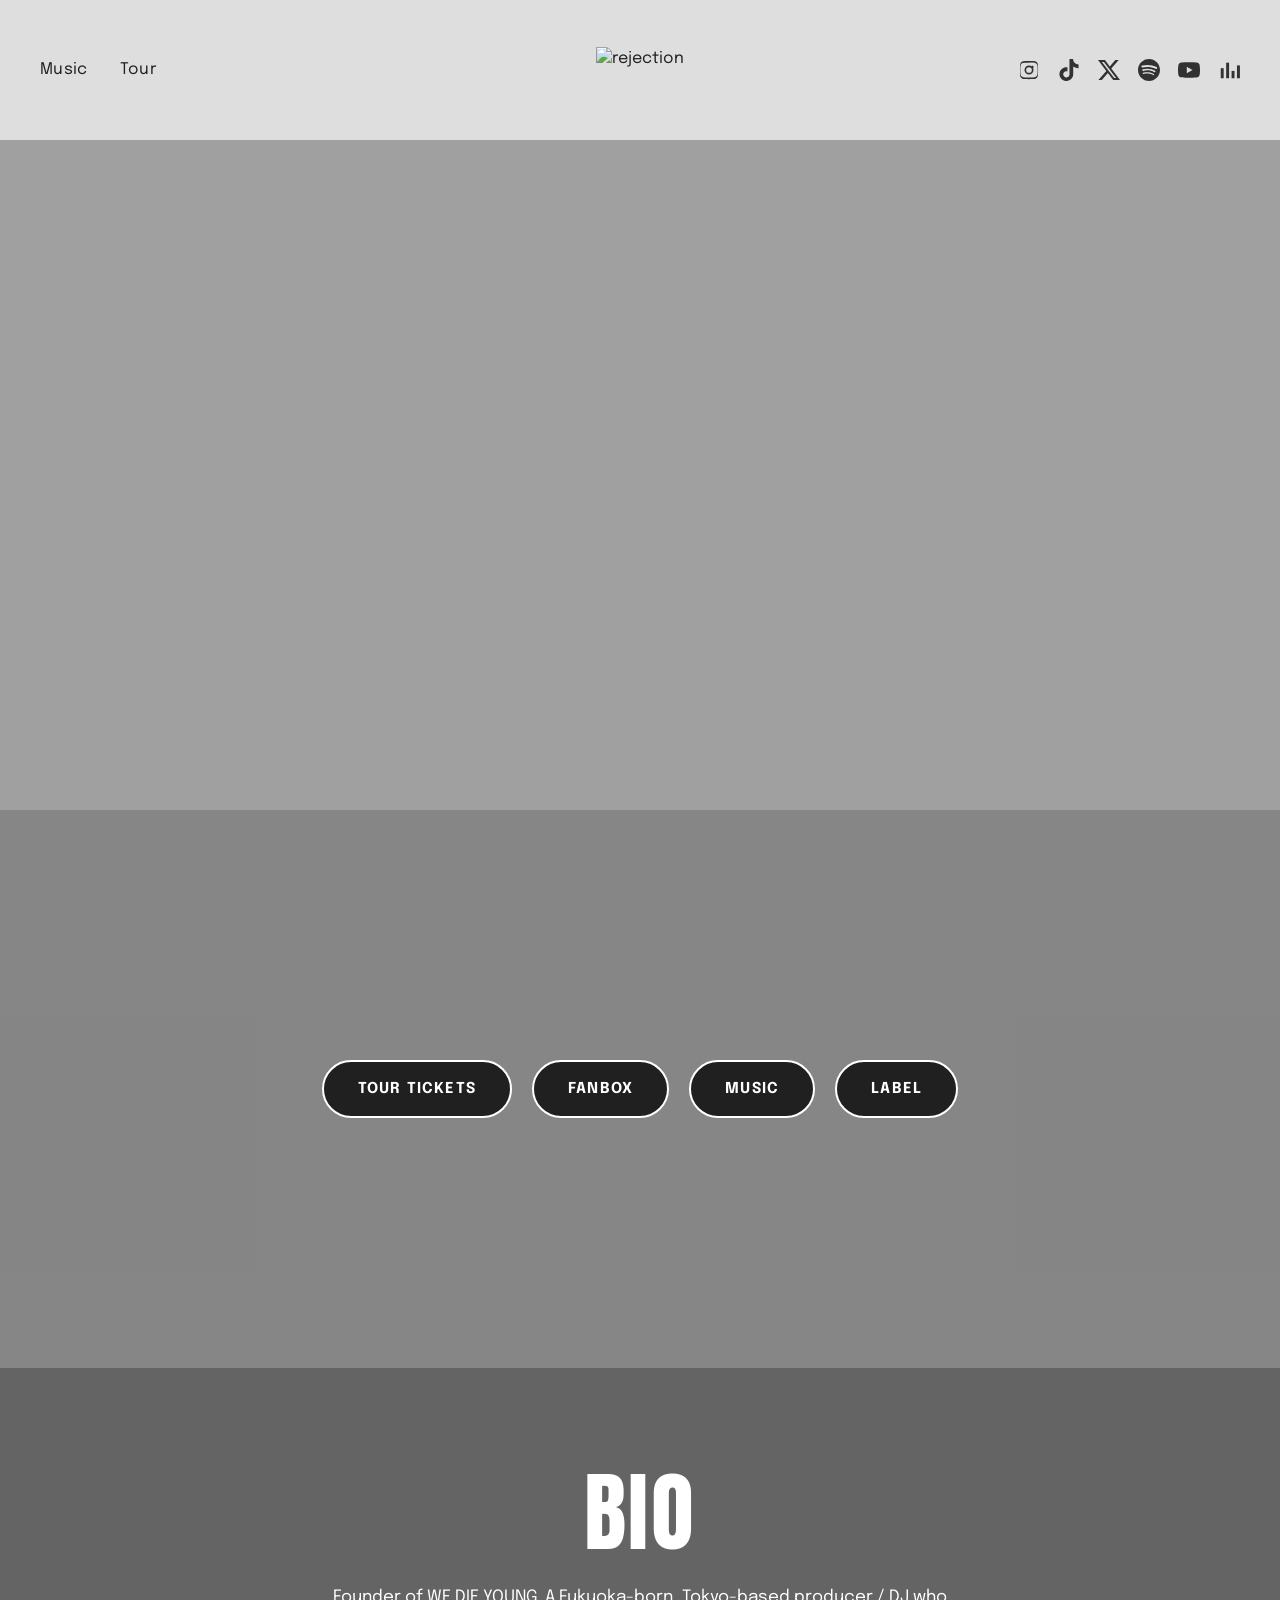
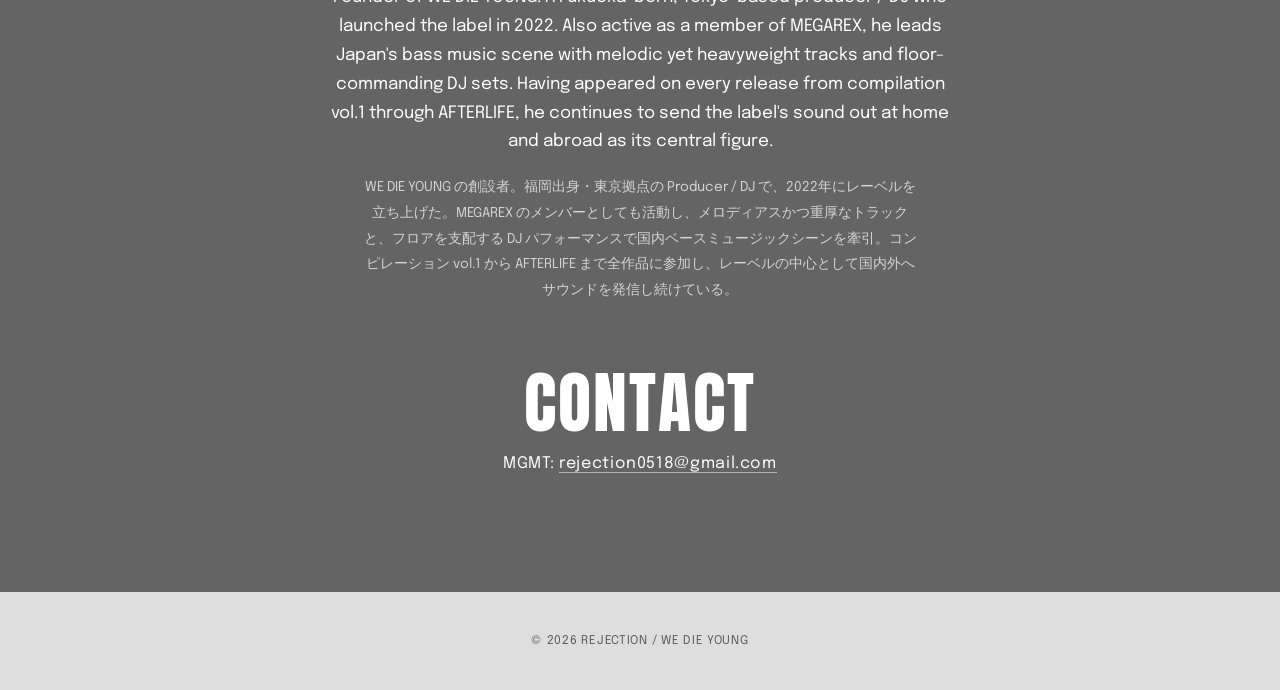
==== index.html @ c390e878 "Initial commit: pages, styles, scripts" ====
<!DOCTYPE html>
<html lang="en">
<head>
  <meta charset="UTF-8">
  <meta name="viewport" content="width=device-width, initial-scale=1.0">
  <title>rejection</title>
  <meta name="description" content="rejection — Fukuoka-born, Tokyo-based producer / DJ. Founder of WE DIE YOUNG. Melodic, heavyweight bass music.">
  <link rel="preconnect" href="https://fonts.googleapis.com">
  <link rel="preconnect" href="https://fonts.gstatic.com" crossorigin>
  <link href="https://fonts.googleapis.com/css2?family=Anton&family=Epilogue:wght@400;700&display=swap" rel="stylesheet">
  <link rel="stylesheet" href="css/style.css">
</head>
<body>

  <header class="site-header">
    <button class="nav-toggle" aria-label="Menu" aria-expanded="false">
      <span></span><span></span><span></span>
    </button>

    <nav class="nav-left">
      <a href="music.html">Music</a>
      <a href="tour.html">Tour</a>
    </nav>

    <a class="brand" href="index.html" aria-label="rejection home">
      <img src="assets/images/logo_black.png" alt="rejection">
    </a>

    <div class="nav-right">
      <a href="https://www.instagram.com/rejection_dj/" target="_blank" rel="noopener" aria-label="Instagram"><svg viewBox="0 0 24 24" aria-hidden="true"><path d="M12 2.2c3.2 0 3.6 0 4.9.07 1.2.06 1.8.25 2.2.42.6.22 1 .48 1.4.9.4.4.7.8.9 1.4.17.4.36 1 .42 2.2.06 1.3.07 1.7.07 4.9s0 3.6-.07 4.9c-.06 1.2-.25 1.8-.42 2.2a3.9 3.9 0 0 1-.9 1.4c-.4.4-.8.7-1.4.9-.4.17-1 .36-2.2.42-1.3.06-1.7.07-4.9.07s-3.6 0-4.9-.07c-1.2-.06-1.8-.25-2.2-.42a3.9 3.9 0 0 1-1.4-.9 3.9 3.9 0 0 1-.9-1.4c-.17-.4-.36-1-.42-2.2C2.2 15.6 2.2 15.2 2.2 12s0-3.6.07-4.9c.06-1.2.25-1.8.42-2.2.22-.6.5-1 .9-1.4.4-.4.8-.7 1.4-.9.4-.17 1-.36 2.2-.42C8.4 2.2 8.8 2.2 12 2.2zm0 1.8c-3.1 0-3.5 0-4.7.07-1.1.05-1.7.24-2.1.4-.5.2-.9.44-1.3.83-.4.4-.63.8-.83 1.3-.16.4-.35 1-.4 2.1C2.6 9.7 2.6 10.1 2.6 12s0 2.3.07 3.5c.05 1.1.24 1.7.4 2.1.2.5.44.9.83 1.3.4.4.8.63 1.3.83.4.16 1 .35 2.1.4 1.2.07 1.6.07 4.7.07s3.5 0 4.7-.07c1.1-.05 1.7-.24 2.1-.4.5-.2.9-.44 1.3-.83.4-.4.63-.8.83-1.3.16-.4.35-1 .4-2.1.07-1.2.07-1.6.07-3.5s0-2.3-.07-3.5c-.05-1.1-.24-1.7-.4-2.1a3.5 3.5 0 0 0-.83-1.3 3.5 3.5 0 0 0-1.3-.83c-.4-.16-1-.35-2.1-.4C15.5 4 15.1 4 12 4zm0 3.1a4.9 4.9 0 1 1 0 9.8 4.9 4.9 0 0 1 0-9.8zm0 1.8a3.1 3.1 0 1 0 0 6.2 3.1 3.1 0 0 0 0-6.2zm5.1-.3a1.15 1.15 0 1 1-2.3 0 1.15 1.15 0 0 1 2.3 0z"/></svg></a>
      <a href="https://www.tiktok.com/@rejection_dj" target="_blank" rel="noopener" aria-label="TikTok"><svg viewBox="0 0 24 24" aria-hidden="true"><path d="M12.53.02C13.84 0 15.14.01 16.44 0c.08 1.53.63 3.09 1.75 4.17 1.12 1.11 2.7 1.62 4.24 1.79v4.03c-1.44-.05-2.89-.35-4.2-.97-.57-.26-1.1-.59-1.62-.93-.01 2.92.01 5.84-.02 8.75-.08 1.4-.54 2.79-1.35 3.94-1.31 1.92-3.58 3.17-5.91 3.21-1.43.08-2.86-.31-4.08-1.03-2.02-1.19-3.44-3.37-3.65-5.71-.02-.5-.03-1-.01-1.49.18-1.9 1.12-3.72 2.58-4.96 1.66-1.44 3.98-2.13 6.15-1.72.02 1.48-.04 2.96-.04 4.44-.99-.32-2.15-.23-3.02.37-.63.41-1.11 1.04-1.36 1.75-.21.51-.15 1.07-.14 1.61.24 1.64 1.82 3.02 3.5 2.87 1.12-.01 2.19-.66 2.77-1.61.19-.33.4-.67.41-1.06.1-1.79.06-3.57.07-5.36.01-4.03-.01-8.05.02-12.07z"/></svg></a>
      <a href="https://x.com/rejectiondj" target="_blank" rel="noopener" aria-label="X"><svg viewBox="0 0 24 24" aria-hidden="true"><path d="M18.9 1.15h3.68l-8.04 9.19L24 22.85h-7.41l-5.8-7.58-6.64 7.58H.46l8.6-9.83L0 1.15h7.6l5.24 6.93zM17.61 20.64h2.04L6.49 3.24H4.3z"/></svg></a>
      <a href="https://open.spotify.com/artist/0S23vj2YyvxsVlhqqSohrk" target="_blank" rel="noopener" aria-label="Spotify"><svg viewBox="0 0 24 24" aria-hidden="true"><path d="M12 0C5.4 0 0 5.4 0 12s5.4 12 12 12 12-5.4 12-12S18.66 0 12 0zm5.52 17.34c-.24.36-.66.48-1.02.24-2.82-1.74-6.36-2.1-10.56-1.14-.42.12-.78-.18-.9-.54-.12-.42.18-.78.54-.9 4.56-1.02 8.52-.6 11.64 1.32.42.18.48.66.3 1.02zm1.44-3.3c-.3.42-.84.6-1.26.3-3.24-1.98-8.16-2.58-11.94-1.38-.48.12-1.02-.12-1.14-.6-.12-.48.12-1.02.6-1.14C9.6 9.9 15 10.56 18.72 12.84c.36.24.54.84.24 1.2zm.12-3.36C15.24 8.4 8.82 8.16 5.1 9.3c-.6.18-1.2-.18-1.38-.72-.18-.6.18-1.2.72-1.38 4.32-1.32 11.4-1.02 15.9 1.62.54.3.72 1.02.42 1.56-.3.42-1.02.66-1.56.3z"/></svg></a>
      <a href="https://www.youtube.com/@rejection_dj" target="_blank" rel="noopener" aria-label="YouTube"><svg viewBox="0 0 24 24" aria-hidden="true"><path d="M23.5 6.2a3 3 0 0 0-2.12-2.12C19.5 3.55 12 3.55 12 3.55s-7.5 0-9.38.53A3 3 0 0 0 .5 6.2 31.3 31.3 0 0 0 0 12a31.3 31.3 0 0 0 .5 5.8 3 3 0 0 0 2.12 2.12c1.88.53 9.38.53 9.38.53s7.5 0 9.38-.53a3 3 0 0 0 2.12-2.12A31.3 31.3 0 0 0 24 12a31.3 31.3 0 0 0-.5-5.8zM9.6 15.6V8.4l6.2 3.6z"/></svg></a>
      <a href="https://www.bandsintown.com/a/15654244-rejection" target="_blank" rel="noopener" aria-label="Bandsintown"><svg viewBox="0 0 24 24" aria-hidden="true"><rect x="3" y="10" width="3.2" height="11"/><rect x="8.9" y="4" width="3.2" height="17"/><rect x="14.8" y="13" width="3.2" height="8"/><rect x="20.7" y="7" width="3.2" height="14"/></svg></a>
    </div>
  </header>

  <!-- Mobile dropdown -->
  <div class="mobile-panel">
    <div class="mp-links">
      <a href="music.html">Music</a>
      <a href="tour.html">Tour</a>
    </div>
    <div class="mp-social">
      <a href="https://www.instagram.com/rejection_dj/" target="_blank" rel="noopener" aria-label="Instagram"><svg viewBox="0 0 24 24" aria-hidden="true"><path d="M12 2.2c3.2 0 3.6 0 4.9.07 1.2.06 1.8.25 2.2.42.6.22 1 .48 1.4.9.4.4.7.8.9 1.4.17.4.36 1 .42 2.2.06 1.3.07 1.7.07 4.9s0 3.6-.07 4.9c-.06 1.2-.25 1.8-.42 2.2a3.9 3.9 0 0 1-.9 1.4c-.4.4-.8.7-1.4.9-.4.17-1 .36-2.2.42-1.3.06-1.7.07-4.9.07s-3.6 0-4.9-.07c-1.2-.06-1.8-.25-2.2-.42a3.9 3.9 0 0 1-1.4-.9 3.9 3.9 0 0 1-.9-1.4c-.17-.4-.36-1-.42-2.2C2.2 15.6 2.2 15.2 2.2 12s0-3.6.07-4.9c.06-1.2.25-1.8.42-2.2.22-.6.5-1 .9-1.4.4-.4.8-.7 1.4-.9.4-.17 1-.36 2.2-.42C8.4 2.2 8.8 2.2 12 2.2zm0 5.9a4.9 4.9 0 1 0 0 9.8 4.9 4.9 0 0 0 0-9.8zm0 8a3.1 3.1 0 1 1 0-6.2 3.1 3.1 0 0 1 0 6.2zm5.1-8.3a1.15 1.15 0 1 1-2.3 0 1.15 1.15 0 0 1 2.3 0z"/></svg></a>
      <a href="https://www.tiktok.com/@rejection_dj" target="_blank" rel="noopener" aria-label="TikTok"><svg viewBox="0 0 24 24" aria-hidden="true"><path d="M12.53.02C13.84 0 15.14.01 16.44 0c.08 1.53.63 3.09 1.75 4.17 1.12 1.11 2.7 1.62 4.24 1.79v4.03c-1.44-.05-2.89-.35-4.2-.97-.57-.26-1.1-.59-1.62-.93-.01 2.92.01 5.84-.02 8.75-.08 1.4-.54 2.79-1.35 3.94-1.31 1.92-3.58 3.17-5.91 3.21-1.43.08-2.86-.31-4.08-1.03-2.02-1.19-3.44-3.37-3.65-5.71-.02-.5-.03-1-.01-1.49.18-1.9 1.12-3.72 2.58-4.96 1.66-1.44 3.98-2.13 6.15-1.72.02 1.48-.04 2.96-.04 4.44-.99-.32-2.15-.23-3.02.37-.63.41-1.11 1.04-1.36 1.75-.21.51-.15 1.07-.14 1.61.24 1.64 1.82 3.02 3.5 2.87 1.12-.01 2.19-.66 2.77-1.61.19-.33.4-.67.41-1.06.1-1.79.06-3.57.07-5.36.01-4.03-.01-8.05.02-12.07z"/></svg></a>
      <a href="https://x.com/rejectiondj" target="_blank" rel="noopener" aria-label="X"><svg viewBox="0 0 24 24" aria-hidden="true"><path d="M18.9 1.15h3.68l-8.04 9.19L24 22.85h-7.41l-5.8-7.58-6.64 7.58H.46l8.6-9.83L0 1.15h7.6l5.24 6.93zM17.61 20.64h2.04L6.49 3.24H4.3z"/></svg></a>
      <a href="https://open.spotify.com/artist/0S23vj2YyvxsVlhqqSohrk" target="_blank" rel="noopener" aria-label="Spotify"><svg viewBox="0 0 24 24" aria-hidden="true"><path d="M12 0C5.4 0 0 5.4 0 12s5.4 12 12 12 12-5.4 12-12S18.66 0 12 0zm5.52 17.34c-.24.36-.66.48-1.02.24-2.82-1.74-6.36-2.1-10.56-1.14-.42.12-.78-.18-.9-.54-.12-.42.18-.78.54-.9 4.56-1.02 8.52-.6 11.64 1.32.42.18.48.66.3 1.02zm1.44-3.3c-.3.42-.84.6-1.26.3-3.24-1.98-8.16-2.58-11.94-1.38-.48.12-1.02-.12-1.14-.6-.12-.48.12-1.02.6-1.14C9.6 9.9 15 10.56 18.72 12.84c.36.24.54.84.24 1.2zm.12-3.36C15.24 8.4 8.82 8.16 5.1 9.3c-.6.18-1.2-.18-1.38-.72-.18-.6.18-1.2.72-1.38 4.32-1.32 11.4-1.02 15.9 1.62.54.3.72 1.02.42 1.56-.3.42-1.02.66-1.56.3z"/></svg></a>
      <a href="https://www.youtube.com/@rejection_dj" target="_blank" rel="noopener" aria-label="YouTube"><svg viewBox="0 0 24 24" aria-hidden="true"><path d="M23.5 6.2a3 3 0 0 0-2.12-2.12C19.5 3.55 12 3.55 12 3.55s-7.5 0-9.38.53A3 3 0 0 0 .5 6.2 31.3 31.3 0 0 0 0 12a31.3 31.3 0 0 0 .5 5.8 3 3 0 0 0 2.12 2.12c1.88.53 9.38.53 9.38.53s7.5 0 9.38-.53a3 3 0 0 0 2.12-2.12A31.3 31.3 0 0 0 24 12a31.3 31.3 0 0 0-.5-5.8zM9.6 15.6V8.4l6.2 3.6z"/></svg></a>
      <a href="https://www.bandsintown.com/a/15654244-rejection" target="_blank" rel="noopener" aria-label="Bandsintown"><svg viewBox="0 0 24 24" aria-hidden="true"><rect x="3" y="10" width="3.2" height="11"/><rect x="8.9" y="4" width="3.2" height="17"/><rect x="14.8" y="13" width="3.2" height="8"/><rect x="20.7" y="7" width="3.2" height="14"/></svg></a>
    </div>
  </div>

  <main class="page">

    <!-- Hero -->
    <section class="fullbleed hero" style="background-image:url('assets/images/hero.jpg')"></section>

    <!-- Links -->
    <section class="fullbleed section-links" style="background-image:url('assets/images/links.jpg')">
      <div class="pill-row">
        <a class="pill" href="tour.html">Tour Tickets</a>
        <a class="pill" href="https://rejection.fanbox.cc" target="_blank" rel="noopener">Fanbox</a>
        <a class="pill" href="music.html">Music</a>
        <a class="pill" href="https://wedieyoung.jp" target="_blank" rel="noopener">Label</a>
      </div>
    </section>

    <!-- Bio + Contact -->
    <section class="fullbleed section-bio" style="background-image:url('assets/images/bio.jpg')">
      <div class="bio-inner">
        <h2 class="section-heading">Bio</h2>
        <p class="bio-text">Founder of WE DIE YOUNG. A Fukuoka-born, Tokyo-based producer / DJ who launched the label in 2022. Also active as a member of MEGAREX, he leads Japan's bass music scene with melodic yet heavyweight tracks and floor-commanding DJ sets. Having appeared on every release from compilation vol.1 through AFTERLIFE, he continues to send the label's sound out at home and abroad as its central figure.</p>
        <p class="bio-text bio-text--ja">WE DIE YOUNG の創設者。福岡出身・東京拠点の Producer / DJ で、2022年にレーベルを立ち上げた。MEGAREX のメンバーとしても活動し、メロディアスかつ重厚なトラックと、フロアを支配する DJ パフォーマンスで国内ベースミュージックシーンを牽引。コンピレーション vol.1 から AFTERLIFE まで全作品に参加し、レーベルの中心として国内外へサウンドを発信し続けている。</p>

        <div class="contact-block">
          <h2 class="section-heading">Contact</h2>
          <p class="contact-line">MGMT: <a href="mailto:rejection0518@gmail.com">rejection0518@gmail.com</a></p>
        </div>
      </div>
    </section>

  </main>

  <footer class="site-footer">
    © 2026 rejection / WE DIE YOUNG
  </footer>

  <script src="js/main.js"></script>
</body>
</html>
---- css/style.css ----
/* ============================================================
   rejection — official site
   Minimal / Brutalist / Industrial
   ============================================================ */

:root {
  --bg: #DEDEDE;
  --ink: #212020;
  --white: #FFFFFF;
  --header-h: 140px;
  --header-h-mobile: 72px;
  --maxw: 1400px;
}

* { box-sizing: border-box; }

html { -webkit-text-size-adjust: 100%; }

body {
  margin: 0;
  background: var(--bg);
  color: var(--ink);
  font-family: "Epilogue", -apple-system, BlinkMacSystemFont, "Segoe UI", sans-serif;
  font-weight: 400;
  line-height: 1.5;
  -webkit-font-smoothing: antialiased;
}

a { color: inherit; text-decoration: none; }

img { display: block; max-width: 100%; }

/* ---------------- Header ---------------- */
.site-header {
  position: fixed;
  top: 0; left: 0; right: 0;
  height: var(--header-h);
  background: var(--bg);
  z-index: 1000;
  display: grid;
  grid-template-columns: 1fr auto 1fr;
  align-items: center;
  padding: 0 40px;
  gap: 24px;
}

.nav-left {
  display: flex;
  align-items: center;
  gap: 32px;
  justify-self: start;
}

.nav-left a {
  font-size: 16px;
  font-weight: 400;
  letter-spacing: 0.02em;
  padding: 4px 0;
  border-bottom: 1px solid transparent;
  transition: border-color .18s ease;
}
.nav-left a:hover { border-bottom-color: var(--ink); }

.brand {
  justify-self: center;
  display: flex;
  align-items: center;
}
.brand img { height: 46px; width: auto; }

.nav-right {
  display: flex;
  align-items: center;
  gap: 18px;
  justify-self: end;
}
.nav-right a {
  display: inline-flex;
  align-items: center;
  justify-content: center;
  color: var(--ink);
  opacity: 0.9;
  transition: opacity .18s ease, transform .18s ease;
}
.nav-right a:hover { opacity: 1; transform: translateY(-1px); }
.nav-right svg { width: 22px; height: 22px; fill: currentColor; display: block; }

/* Hamburger (mobile only) */
.nav-toggle {
  display: none;
  background: none;
  border: none;
  padding: 8px;
  cursor: pointer;
  color: var(--ink);
  justify-self: start;
}
.nav-toggle span {
  display: block;
  width: 26px;
  height: 2px;
  background: var(--ink);
  margin: 5px 0;
  transition: transform .2s ease, opacity .2s ease;
}

/* Page body offset for fixed header */
.page { padding-top: var(--header-h); }

/* ---------------- Full-bleed sections ---------------- */
.fullbleed {
  position: relative;
  width: 100%;
  background-size: cover;
  background-position: center;
  background-repeat: no-repeat;
  display: flex;
  align-items: center;
  justify-content: center;
}
.fullbleed::before {
  content: "";
  position: absolute;
  inset: 0;
  background: rgba(0,0,0,0.32);
  z-index: 0;
}
.fullbleed > * { position: relative; z-index: 1; }

.hero { min-height: calc(90vh - var(--header-h)); }
.hero::before { background: rgba(0,0,0,0.28); }

.section-links {
  min-height: 62vh;
  padding: 80px 24px;
}
.section-links::before { background: rgba(0,0,0,0.40); }

.section-bio {
  min-height: 80vh;
  padding: 100px 24px;
}
.section-bio::before { background: rgba(0,0,0,0.55); }

/* ---------------- Pill buttons ---------------- */
.pill-row {
  display: flex;
  flex-wrap: wrap;
  gap: 20px;
  justify-content: center;
  align-items: center;
}
.pill {
  display: inline-block;
  background: var(--ink);
  color: var(--white);
  font-family: "Epilogue", sans-serif;
  font-weight: 700;
  font-size: 15px;
  letter-spacing: 0.08em;
  text-transform: uppercase;
  border: 2px solid var(--white);
  border-radius: 300px;
  padding: 16px 34px;
  transition: background .2s ease, color .2s ease;
  white-space: nowrap;
}
.pill:hover { background: var(--white); color: var(--ink); }

/* Dark pill on light bg (for tour page) */
.pill--onlight { border-color: var(--ink); }
.pill--onlight:hover { background: var(--bg); color: var(--ink); }

/* ---------------- BIO / CONTACT ---------------- */
.bio-inner {
  max-width: 640px;
  text-align: center;
  color: var(--white);
}
.section-heading {
  font-family: "Anton", sans-serif;
  font-weight: 400;
  text-transform: uppercase;
  color: var(--white);
  letter-spacing: 0.03em;
  line-height: 1;
  font-size: clamp(48px, 9vw, 88px);
  margin: 0 0 28px;
}
.bio-text {
  font-size: 17px;
  line-height: 1.7;
  color: var(--white);
  margin: 0 auto 18px;
}
.bio-text--ja {
  font-size: 13.5px;
  line-height: 1.9;
  color: rgba(255,255,255,0.72);
  max-width: 560px;
}
.contact-block {
  margin-top: 64px;
}
.contact-block .section-heading { font-size: clamp(40px, 7vw, 68px); margin-bottom: 16px; }
.contact-line {
  font-size: 16px;
  letter-spacing: 0.04em;
  color: var(--white);
}
.contact-line a { border-bottom: 1px solid rgba(255,255,255,0.5); }
.contact-line a:hover { border-bottom-color: var(--white); }

/* ---------------- Footer ---------------- */
.site-footer {
  background: var(--bg);
  color: var(--ink);
  text-align: center;
  padding: 40px 24px;
  font-size: 12px;
  letter-spacing: 0.06em;
  text-transform: uppercase;
  opacity: 0.7;
}

/* ---------------- Music page ---------------- */
.music-wrap {
  max-width: var(--maxw);
  margin: 0 auto;
  padding: 64px 40px 96px;
}
.page-title {
  font-family: "Anton", sans-serif;
  font-weight: 400;
  text-transform: uppercase;
  font-size: clamp(44px, 8vw, 84px);
  letter-spacing: 0.03em;
  margin: 0 0 48px;
  color: var(--ink);
}
.release-grid {
  display: grid;
  grid-template-columns: repeat(2, 1fr);
  gap: 40px 32px;
}
.release {
  display: block;
  transition: transform .2s ease;
}
.release:hover { transform: translateY(-4px); }
.release .cover {
  width: 100%;
  aspect-ratio: 1 / 1;
  object-fit: cover;
  background: #c9c9c9;
}
.release .title {
  margin-top: 12px;
  font-size: 15px;
  font-weight: 400;
  color: var(--ink);
  letter-spacing: 0.01em;
}

/* ---------------- Tour page ---------------- */
.tour-wrap {
  max-width: 1000px;
  margin: 0 auto;
  padding: 64px 40px 96px;
  text-align: center;
}
.tour-wrap .page-title { text-align: center; }
.tickets-cta { margin: 8px 0 56px; }
.bit-widget-holder {
  text-align: left;
  min-height: 200px;
}
.tour-fallback {
  margin-top: 32px;
  font-size: 15px;
}
.tour-fallback a { border-bottom: 1px solid var(--ink); }

/* ============================================================
   Responsive
   ============================================================ */
.mobile-panel { display: none; }

@media (max-width: 860px) {
  :root { --header-h: var(--header-h-mobile); }

  .site-header {
    grid-template-columns: 1fr auto 1fr;
    padding: 0 18px;
    gap: 8px;
    height: var(--header-h-mobile);
  }
  .brand img { height: 34px; }

  /* Hide the desktop inline nav + socials on mobile */
  .nav-left, .nav-right { display: none; }

  /* Show hamburger */
  .nav-toggle { display: block; }

  /* Mobile dropdown panel */
  .mobile-panel {
    position: fixed;
    top: var(--header-h-mobile);
    left: 0; right: 0;
    background: var(--bg);
    border-top: 1px solid rgba(33,32,32,0.12);
    padding: 28px 24px 32px;
    z-index: 999;
    flex-direction: column;
    align-items: center;
    gap: 26px;
    max-height: 0;
    overflow: hidden;
    padding-top: 0; padding-bottom: 0;
    transition: max-height .28s ease, padding .28s ease;
  }
  body.nav-open .mobile-panel {
    display: flex;
    max-height: 340px;
    padding-top: 28px;
    padding-bottom: 32px;
  }
  .mobile-panel .mp-links {
    display: flex;
    flex-direction: column;
    align-items: center;
    gap: 20px;
  }
  .mobile-panel .mp-links a { font-size: 20px; letter-spacing: 0.02em; }
  .mobile-panel .mp-social {
    display: flex;
    gap: 22px;
    align-items: center;
  }
  .mobile-panel .mp-social a { color: var(--ink); }
  .mobile-panel .mp-social svg { width: 24px; height: 24px; fill: currentColor; }

  /* hamburger open state */
  body.nav-open .nav-toggle span:nth-child(1) { transform: translateY(7px) rotate(45deg); }
  body.nav-open .nav-toggle span:nth-child(2) { opacity: 0; }
  body.nav-open .nav-toggle span:nth-child(3) { transform: translateY(-7px) rotate(-45deg); }

  .page { padding-top: var(--header-h-mobile); }

  .pill-row { flex-direction: column; }
  .pill { width: 100%; max-width: 320px; text-align: center; }

  .music-wrap { padding: 40px 20px 72px; }
  .release-grid { grid-template-columns: 1fr; gap: 32px; }
  .tour-wrap { padding: 40px 20px 72px; }
  .section-heading { font-size: clamp(44px, 13vw, 72px); }
}
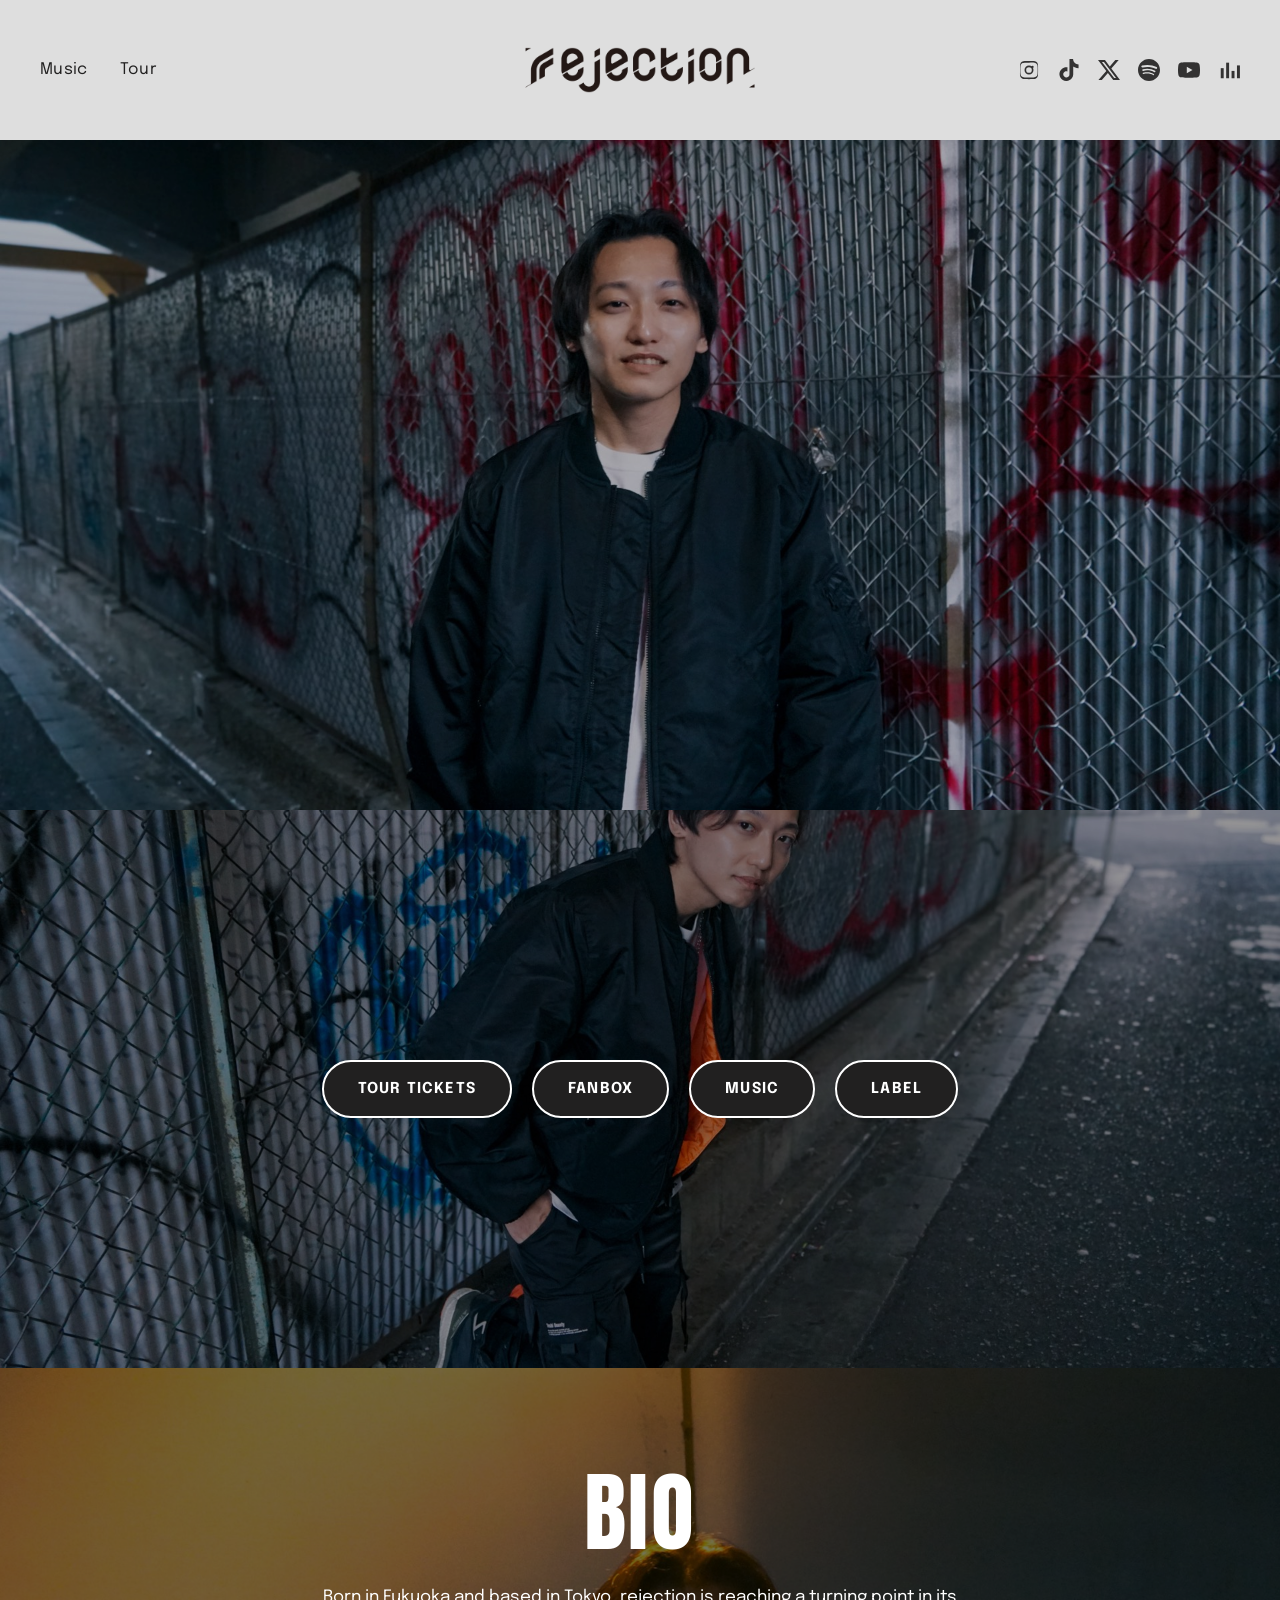
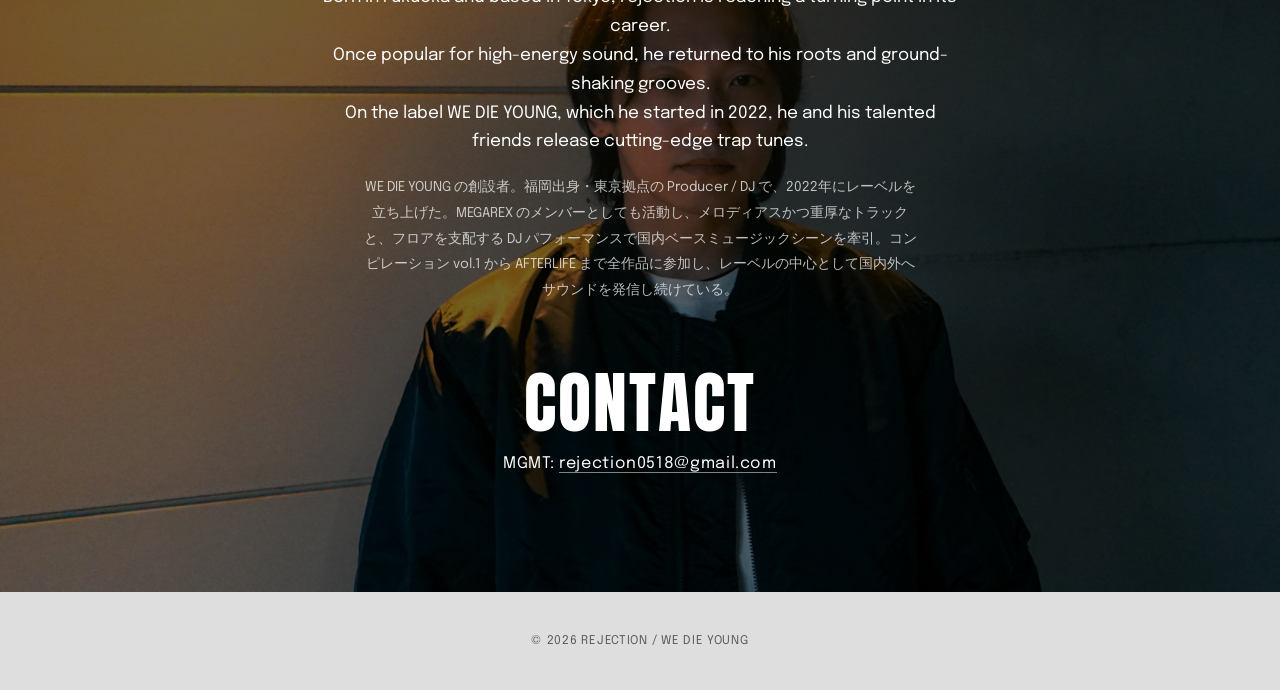
==== commit c57ef34d: "Update English bio text" ====
--- a/index.html
+++ b/index.html
@@ -71,7 +71,7 @@
     <section class="fullbleed section-bio" style="background-image:url('assets/images/bio.jpg')">
       <div class="bio-inner">
         <h2 class="section-heading">Bio</h2>
-        <p class="bio-text">Founder of WE DIE YOUNG. A Fukuoka-born, Tokyo-based producer / DJ who launched the label in 2022. Also active as a member of MEGAREX, he leads Japan's bass music scene with melodic yet heavyweight tracks and floor-commanding DJ sets. Having appeared on every release from compilation vol.1 through AFTERLIFE, he continues to send the label's sound out at home and abroad as its central figure.</p>
+        <p class="bio-text">Born in Fukuoka and based in Tokyo, rejection is reaching a turning point in its career.<br>Once popular for high-energy sound, he returned to his roots and ground-shaking grooves.<br>On the label WE DIE YOUNG, which he started in 2022, he and his talented friends release cutting-edge trap tunes.</p>
         <p class="bio-text bio-text--ja">WE DIE YOUNG の創設者。福岡出身・東京拠点の Producer / DJ で、2022年にレーベルを立ち上げた。MEGAREX のメンバーとしても活動し、メロディアスかつ重厚なトラックと、フロアを支配する DJ パフォーマンスで国内ベースミュージックシーンを牽引。コンピレーション vol.1 から AFTERLIFE まで全作品に参加し、レーベルの中心として国内外へサウンドを発信し続けている。</p>
 
         <div class="contact-block">
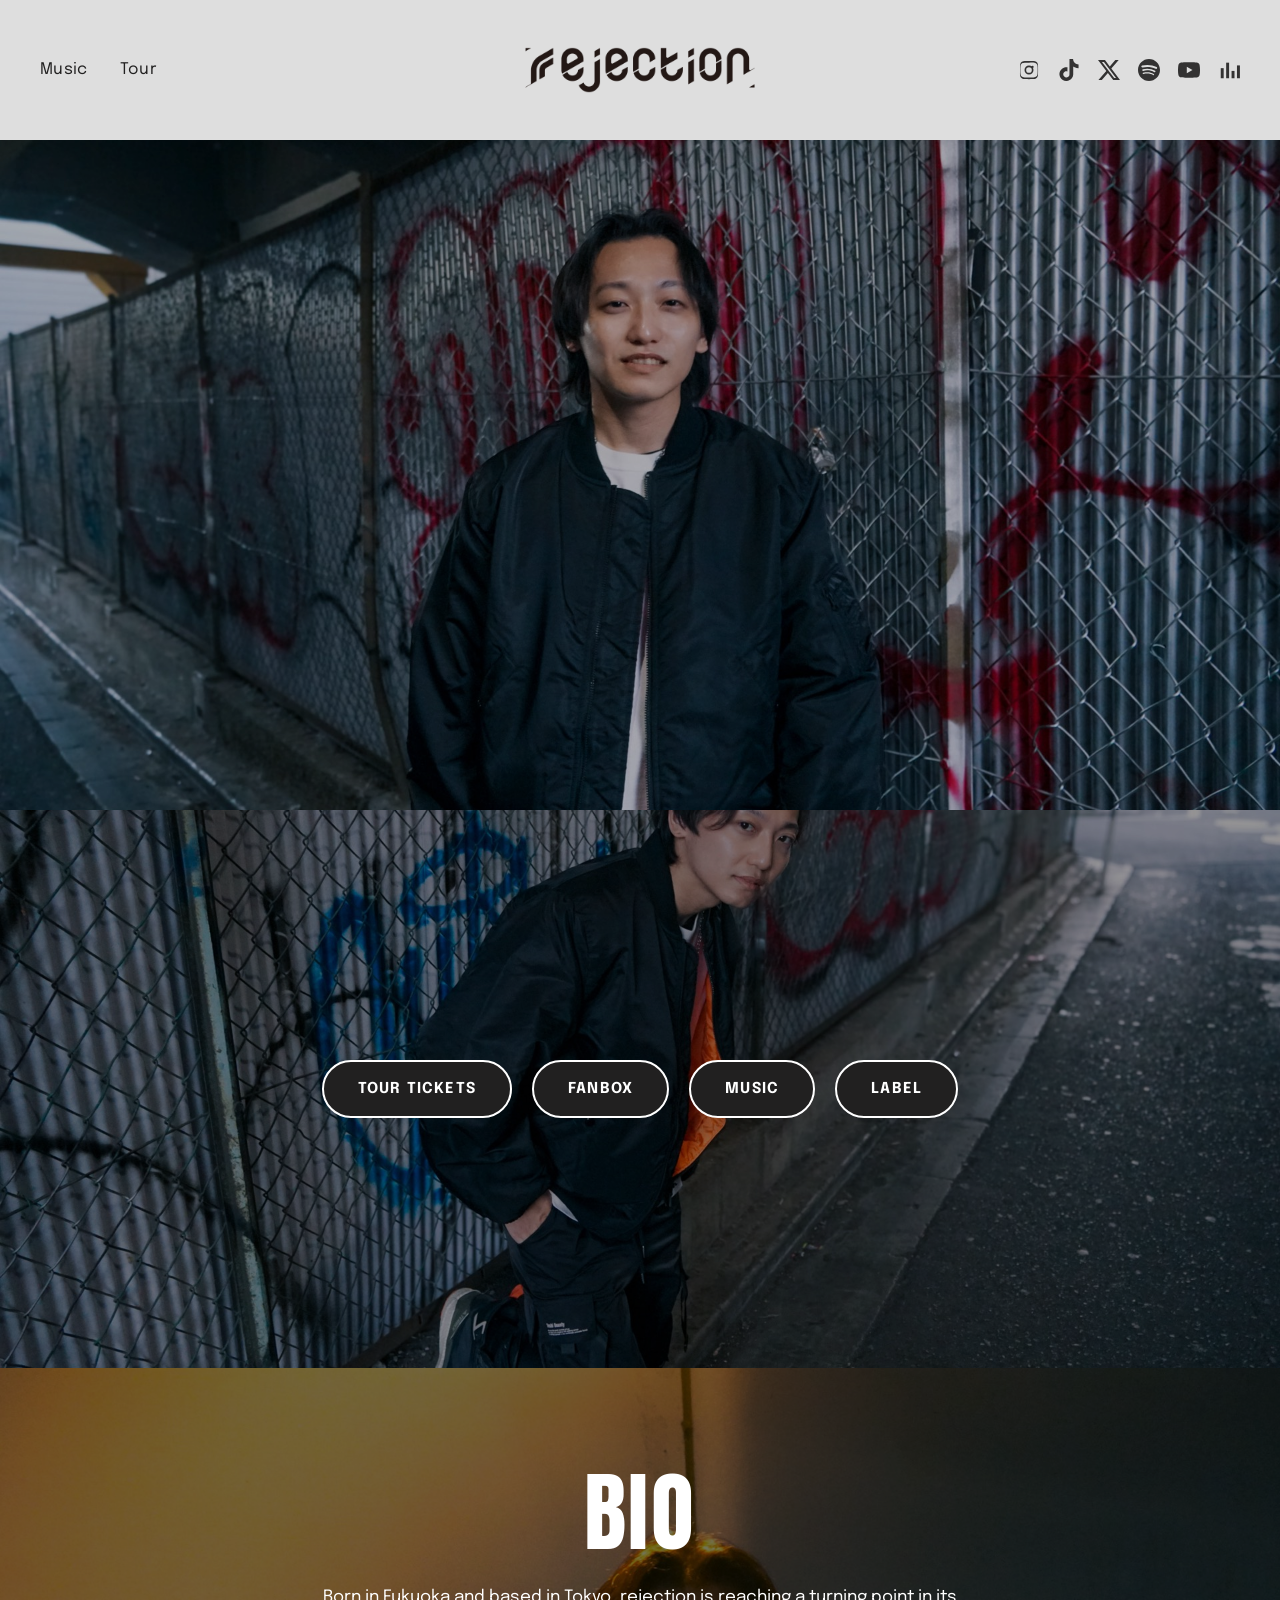
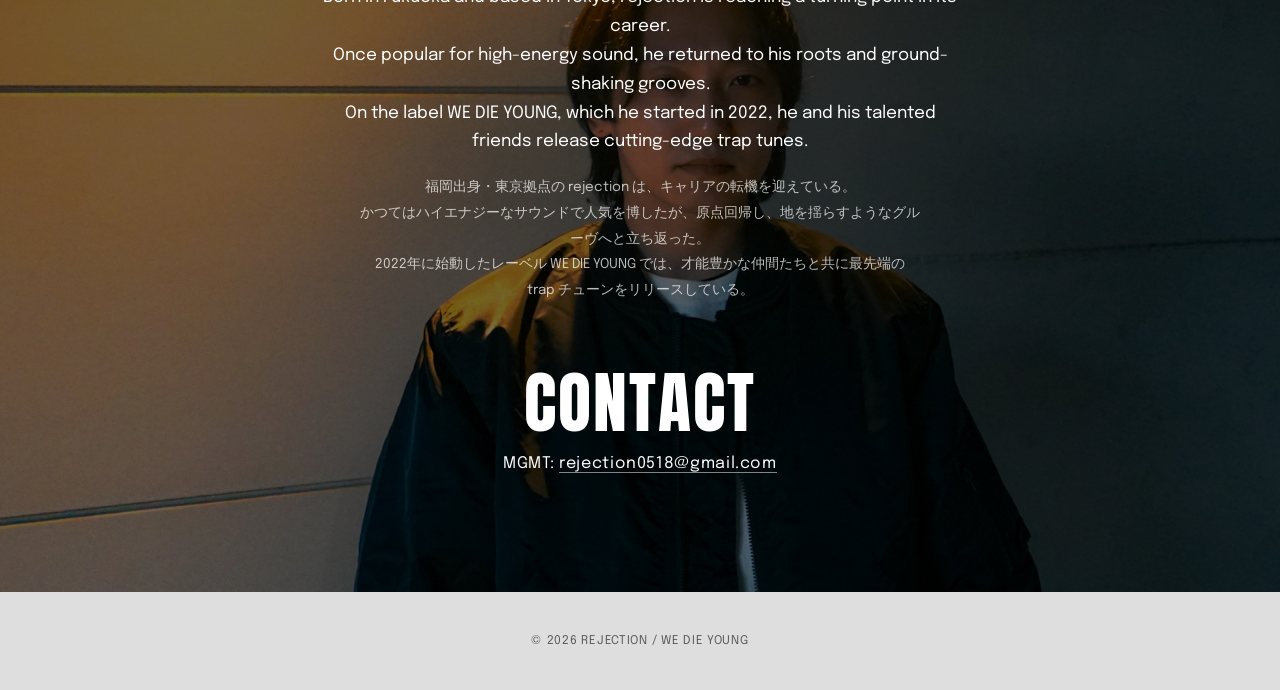
==== commit 631aa304: "Update Japanese bio text to match new bio" ====
--- a/index.html
+++ b/index.html
@@ -72,7 +72,7 @@
       <div class="bio-inner">
         <h2 class="section-heading">Bio</h2>
         <p class="bio-text">Born in Fukuoka and based in Tokyo, rejection is reaching a turning point in its career.<br>Once popular for high-energy sound, he returned to his roots and ground-shaking grooves.<br>On the label WE DIE YOUNG, which he started in 2022, he and his talented friends release cutting-edge trap tunes.</p>
-        <p class="bio-text bio-text--ja">WE DIE YOUNG の創設者。福岡出身・東京拠点の Producer / DJ で、2022年にレーベルを立ち上げた。MEGAREX のメンバーとしても活動し、メロディアスかつ重厚なトラックと、フロアを支配する DJ パフォーマンスで国内ベースミュージックシーンを牽引。コンピレーション vol.1 から AFTERLIFE まで全作品に参加し、レーベルの中心として国内外へサウンドを発信し続けている。</p>
+        <p class="bio-text bio-text--ja">福岡出身・東京拠点の rejection は、キャリアの転機を迎えている。<br>かつてはハイエナジーなサウンドで人気を博したが、原点回帰し、地を揺らすようなグルーヴへと立ち返った。<br>2022年に始動したレーベル WE DIE YOUNG では、才能豊かな仲間たちと共に最先端の trap チューンをリリースしている。</p>
 
         <div class="contact-block">
           <h2 class="section-heading">Contact</h2>
